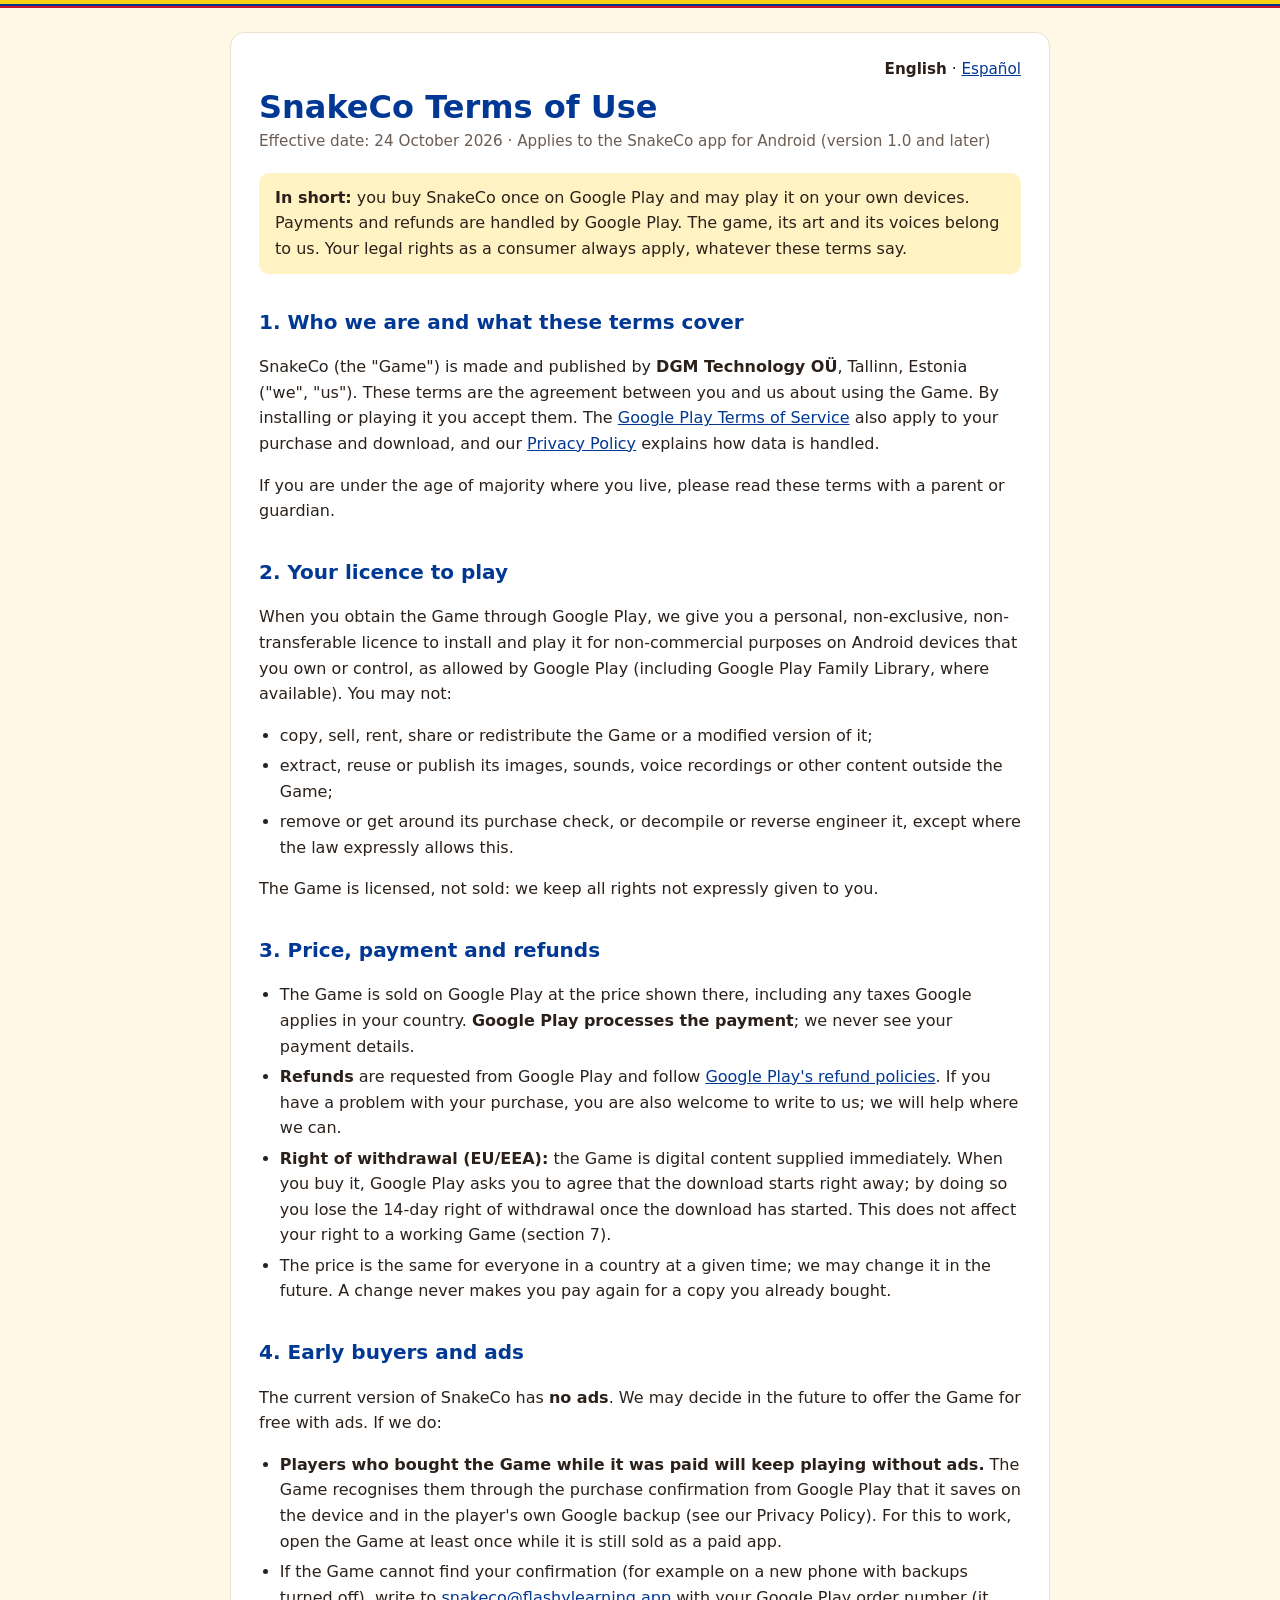
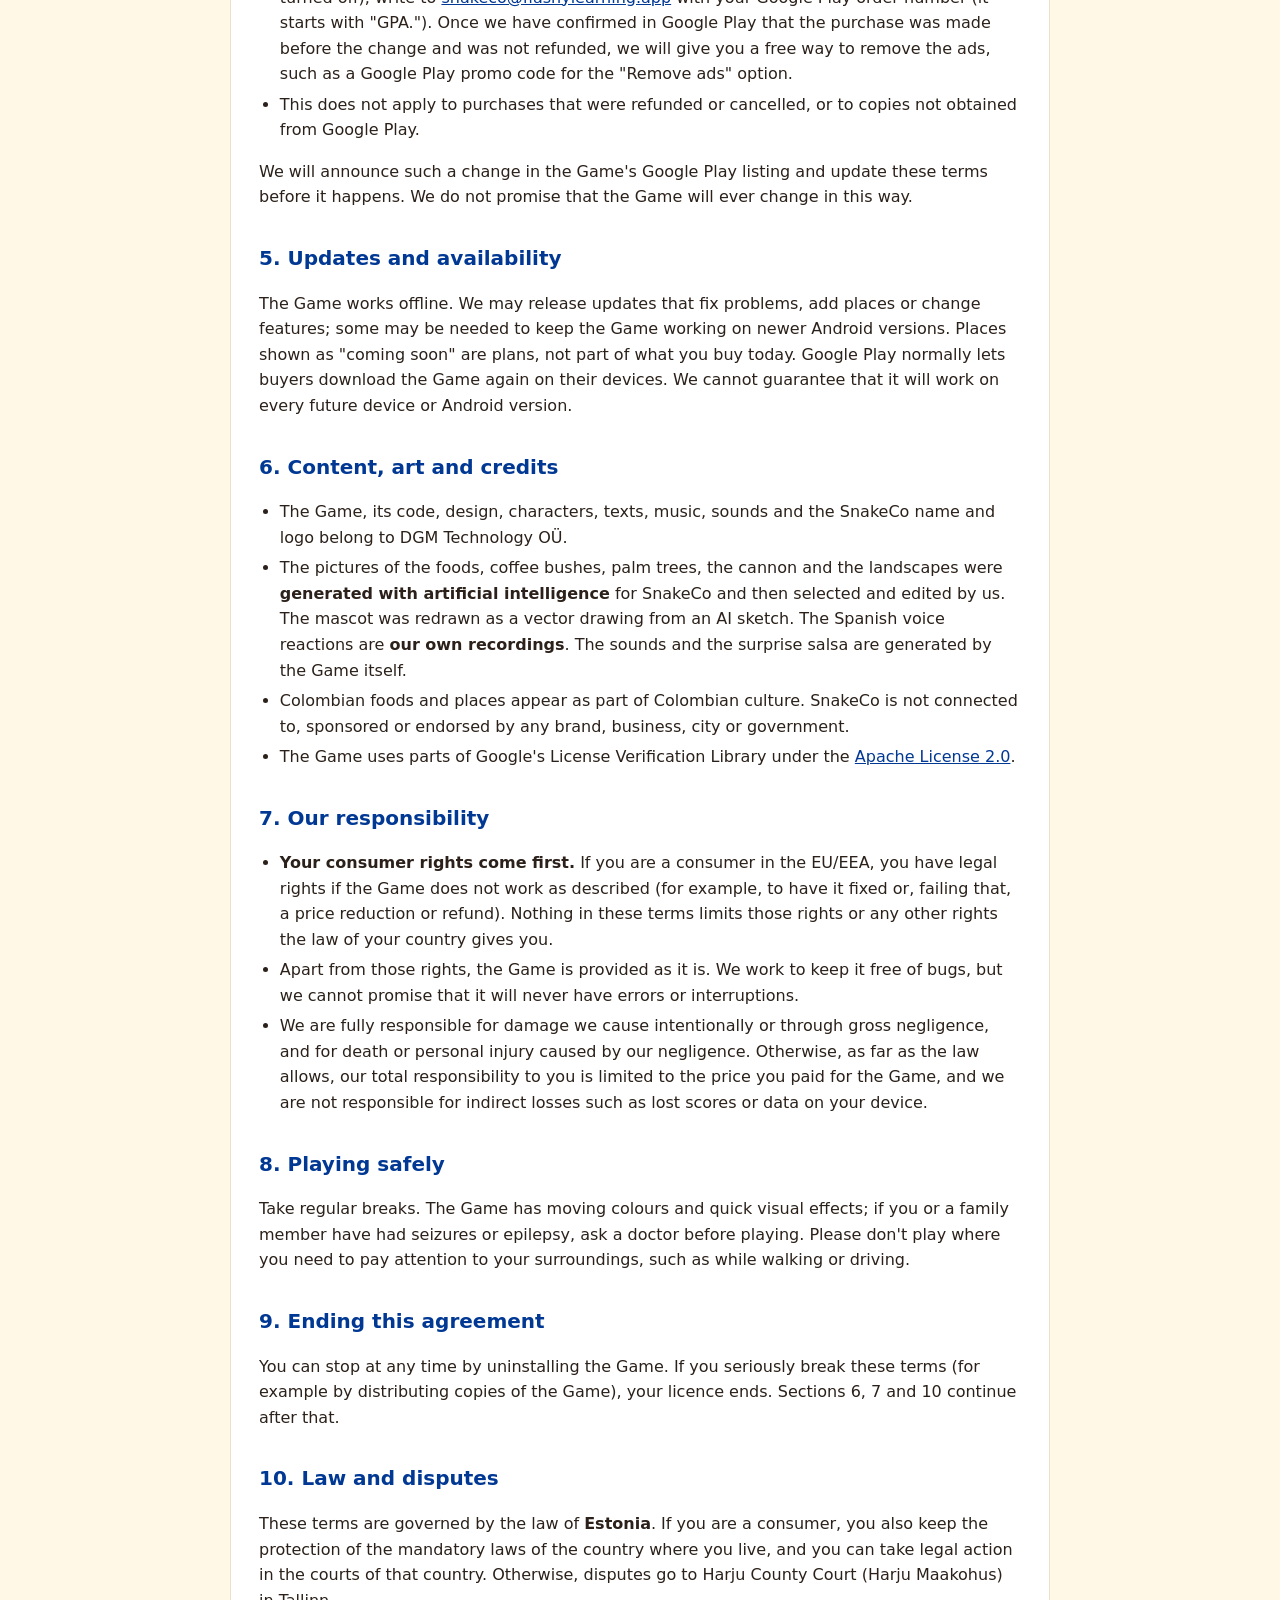
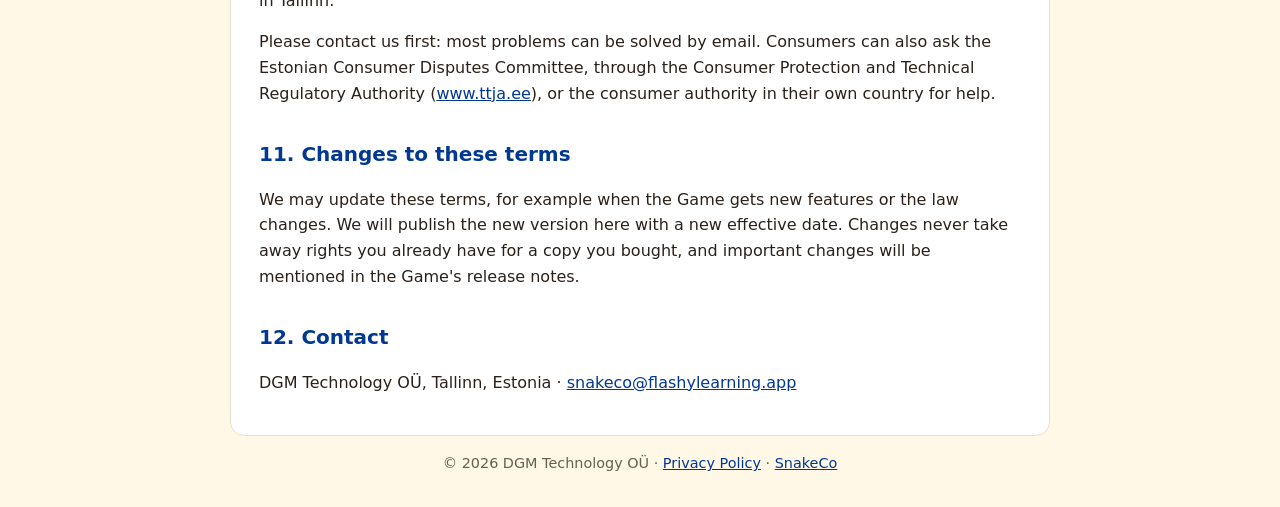
==== en/terms.html @ 08a18cec "SnakeCo privacy policy and terms (EN + ES) Co-Authored-By: Claude Opus 5.5 <noreply@anthropic.com>" ====
<!doctype html>
<html lang="en">
<head>
  <meta charset="utf-8">
  <meta name="viewport" content="width=device-width, initial-scale=1">
  <title>SnakeCo Terms of Use</title>
  <meta name="description" content="Terms of Use of SnakeCo, the Colombian-flavored snake game by DGM Technology OÜ.">
  <link rel="stylesheet" href="../style.css">
</head>
<body>
<div class="flag"></div>
<main>
  <nav class="lang"><strong>English</strong> · <a href="../es/terms.html" hreflang="es">Español</a></nav>
  <h1>SnakeCo Terms of Use</h1>
  <p class="meta">Effective date: 24 October 2026 · Applies to the SnakeCo app for Android (version 1.0 and later)</p>

  <div class="summary">
    <strong>In short:</strong> you buy SnakeCo once on Google Play and may play it on your own devices. Payments and
    refunds are handled by Google Play. The game, its art and its voices belong to us. Your legal rights as a consumer
    always apply, whatever these terms say.
  </div>

  <h2>1. Who we are and what these terms cover</h2>
  <p>SnakeCo (the "Game") is made and published by <strong>DGM Technology OÜ</strong>, Tallinn, Estonia ("we", "us").
    These terms are the agreement between you and us about using the Game. By installing or playing it you accept them.
    The <a href="https://play.google.com/about/play-terms/">Google Play Terms of Service</a> also apply to your purchase
    and download, and our <a href="privacy.html">Privacy Policy</a> explains how data is handled.</p>
  <p>If you are under the age of majority where you live, please read these terms with a parent or guardian.</p>

  <h2>2. Your licence to play</h2>
  <p>When you obtain the Game through Google Play, we give you a personal, non-exclusive, non-transferable licence to
    install and play it for non-commercial purposes on Android devices that you own or control, as allowed by Google
    Play (including Google Play Family Library, where available). You may not:</p>
  <ul>
    <li>copy, sell, rent, share or redistribute the Game or a modified version of it;</li>
    <li>extract, reuse or publish its images, sounds, voice recordings or other content outside the Game;</li>
    <li>remove or get around its purchase check, or decompile or reverse engineer it, except where the law expressly
      allows this.</li>
  </ul>
  <p>The Game is licensed, not sold: we keep all rights not expressly given to you.</p>

  <h2>3. Price, payment and refunds</h2>
  <ul>
    <li>The Game is sold on Google Play at the price shown there, including any taxes Google applies in your country.
      <strong>Google Play processes the payment</strong>; we never see your payment details.</li>
    <li><strong>Refunds</strong> are requested from Google Play and follow
      <a href="https://support.google.com/googleplay/answer/2479637">Google Play's refund policies</a>. If you have a
      problem with your purchase, you are also welcome to write to us; we will help where we can.</li>
    <li><strong>Right of withdrawal (EU/EEA):</strong> the Game is digital content supplied immediately. When you buy it,
      Google Play asks you to agree that the download starts right away; by doing so you lose the 14-day right of
      withdrawal once the download has started. This does not affect your right to a working Game (section 7).</li>
    <li>The price is the same for everyone in a country at a given time; we may change it in the future. A change never
      makes you pay again for a copy you already bought.</li>
  </ul>

  <h2>4. Early buyers and ads</h2>
  <p>The current version of SnakeCo has <strong>no ads</strong>. We may decide in the future to offer the Game for free
    with ads. If we do:</p>
  <ul>
    <li><strong>Players who bought the Game while it was paid will keep playing without ads.</strong> The Game recognises
      them through the purchase confirmation from Google Play that it saves on the device and in the player's own
      Google backup (see our Privacy Policy). For this to work, open the Game at least once while it is still sold as a
      paid app.</li>
    <li>If the Game cannot find your confirmation (for example on a new phone with backups turned off), write to
      <a href="mailto:snakeco@flashylearning.app">snakeco@flashylearning.app</a> with your Google Play order number
      (it starts with "GPA."). Once we have confirmed in Google Play that the purchase was made before the change and
      was not refunded, we will give you a free way to remove the ads, such as a Google Play promo code for the
      "Remove ads" option.</li>
    <li>This does not apply to purchases that were refunded or cancelled, or to copies not obtained from Google Play.</li>
  </ul>
  <p>We will announce such a change in the Game's Google Play listing and update these terms before it happens. We do
    not promise that the Game will ever change in this way.</p>

  <h2>5. Updates and availability</h2>
  <p>The Game works offline. We may release updates that fix problems, add places or change features; some may be
    needed to keep the Game working on newer Android versions. Places shown as "coming soon" are plans, not part of what
    you buy today. Google Play normally lets buyers download the Game again on their devices. We cannot guarantee that
    it will work on every future device or Android version.</p>

  <h2>6. Content, art and credits</h2>
  <ul>
    <li>The Game, its code, design, characters, texts, music, sounds and the SnakeCo name and logo belong to
      DGM Technology OÜ.</li>
    <li>The pictures of the foods, coffee bushes, palm trees, the cannon and the landscapes were
      <strong>generated with artificial intelligence</strong> for SnakeCo and then selected and edited by us. The mascot
      was redrawn as a vector drawing from an AI sketch. The Spanish voice reactions are <strong>our own
      recordings</strong>. The sounds and the surprise salsa are generated by the Game itself.</li>
    <li>Colombian foods and places appear as part of Colombian culture. SnakeCo is not connected to, sponsored or
      endorsed by any brand, business, city or government.</li>
    <li>The Game uses parts of Google's License Verification Library under the
      <a href="https://www.apache.org/licenses/LICENSE-2.0">Apache License 2.0</a>.</li>
  </ul>

  <h2>7. Our responsibility</h2>
  <ul>
    <li><strong>Your consumer rights come first.</strong> If you are a consumer in the EU/EEA, you have legal rights if
      the Game does not work as described (for example, to have it fixed or, failing that, a price reduction or refund).
      Nothing in these terms limits those rights or any other rights the law of your country gives you.</li>
    <li>Apart from those rights, the Game is provided as it is. We work to keep it free of bugs, but we cannot promise
      that it will never have errors or interruptions.</li>
    <li>We are fully responsible for damage we cause intentionally or through gross negligence, and for death or
      personal injury caused by our negligence. Otherwise, as far as the law allows, our total responsibility to you is
      limited to the price you paid for the Game, and we are not responsible for indirect losses such as lost scores or
      data on your device.</li>
  </ul>

  <h2>8. Playing safely</h2>
  <p>Take regular breaks. The Game has moving colours and quick visual effects; if you or a family member have had
    seizures or epilepsy, ask a doctor before playing. Please don't play where you need to pay
    attention to your surroundings, such as while walking or driving.</p>

  <h2>9. Ending this agreement</h2>
  <p>You can stop at any time by uninstalling the Game. If you seriously break these terms (for example by distributing
    copies of the Game), your licence ends. Sections 6, 7 and 10 continue after that.</p>

  <h2>10. Law and disputes</h2>
  <p>These terms are governed by the law of <strong>Estonia</strong>. If you are a consumer, you also keep the
    protection of the mandatory laws of the country where you live, and you can take legal action in the courts of that
    country. Otherwise, disputes go to Harju County Court (Harju Maakohus) in Tallinn.</p>
  <p>Please contact us first: most problems can be solved by email. Consumers can also ask the Estonian Consumer
    Disputes Committee, through the Consumer Protection and Technical Regulatory Authority
    (<a href="https://www.ttja.ee/en">www.ttja.ee</a>), or the consumer authority in their own country for help.</p>

  <h2>11. Changes to these terms</h2>
  <p>We may update these terms, for example when the Game gets new features or the law changes. We will publish the new
    version here with a new effective date. Changes never take away rights you already have for a copy you bought, and
    important changes will be mentioned in the Game's release notes.</p>

  <h2>12. Contact</h2>
  <p>DGM Technology OÜ, Tallinn, Estonia · <a href="mailto:snakeco@flashylearning.app">snakeco@flashylearning.app</a></p>
</main>
<footer>© 2026 DGM Technology OÜ · <a href="privacy.html">Privacy Policy</a> · <a href="../index.html">SnakeCo</a></footer>
</body>
</html>
---- style.css ----
:root {
  --bg: #fff8e7;
  --card: #ffffff;
  --ink: #2b211a;
  --muted: #6b5d52;
  --blue: #003893;
  --red: #b3141f;
  --yellow: #fcd116;
  --box: #fff3c4;
  --line: #eadfca;
}
@media (prefers-color-scheme: dark) {
  :root {
    --bg: #241c16;
    --card: #33291f;
    --ink: #f3ece4;
    --muted: #c9bcae;
    --blue: #8fb3ff;
    --red: #ff8f8f;
    --box: #43361f;
    --line: #4a3d31;
  }
}
* { box-sizing: border-box; }
body {
  margin: 0;
  padding: 0 16px 32px;
  background: var(--bg);
  color: var(--ink);
  font: 16px/1.6 system-ui, -apple-system, "Segoe UI", Roboto, "Helvetica Neue", Arial, sans-serif;
}
.flag { height: 8px; margin: 0 -16px; background: linear-gradient(to bottom, var(--yellow) 0 50%, #003893 50% 75%, #ce1126 75%); }
main {
  max-width: 820px;
  margin: 24px auto 0;
  background: var(--card);
  padding: 24px 28px;
  border-radius: 14px;
  border: 1px solid var(--line);
}
nav.lang { text-align: right; font-size: 0.95rem; }
h1 { color: var(--blue); margin: 0.2em 0 0.1em; line-height: 1.2; }
h2 { color: var(--blue); margin-top: 1.6em; font-size: 1.25rem; }
h3 { margin-top: 1.2em; font-size: 1.05rem; }
.meta { color: var(--muted); font-size: 0.95rem; margin-top: 0; }
a { color: var(--blue); }
ul { padding-left: 1.3em; }
li { margin: 0.3em 0; }
.summary, .later {
  border-radius: 10px;
  padding: 12px 16px;
  margin: 1.2em 0;
}
.summary { background: var(--box); }
.later { border: 2px dashed var(--red); }
.later .tag {
  display: inline-block;
  background: var(--red);
  color: #fff;
  border-radius: 6px;
  padding: 1px 8px;
  font-size: 0.85rem;
  font-weight: 700;
}
@media (prefers-color-scheme: dark) { .later .tag { color: #241c16; } }
table { border-collapse: collapse; width: 100%; font-size: 0.95rem; }
th, td { border: 1px solid var(--line); padding: 6px 8px; text-align: left; vertical-align: top; }
footer { max-width: 820px; margin: 16px auto 0; color: var(--muted); font-size: 0.9rem; text-align: center; }
@media (max-width: 520px) { main { padding: 18px 16px; } }
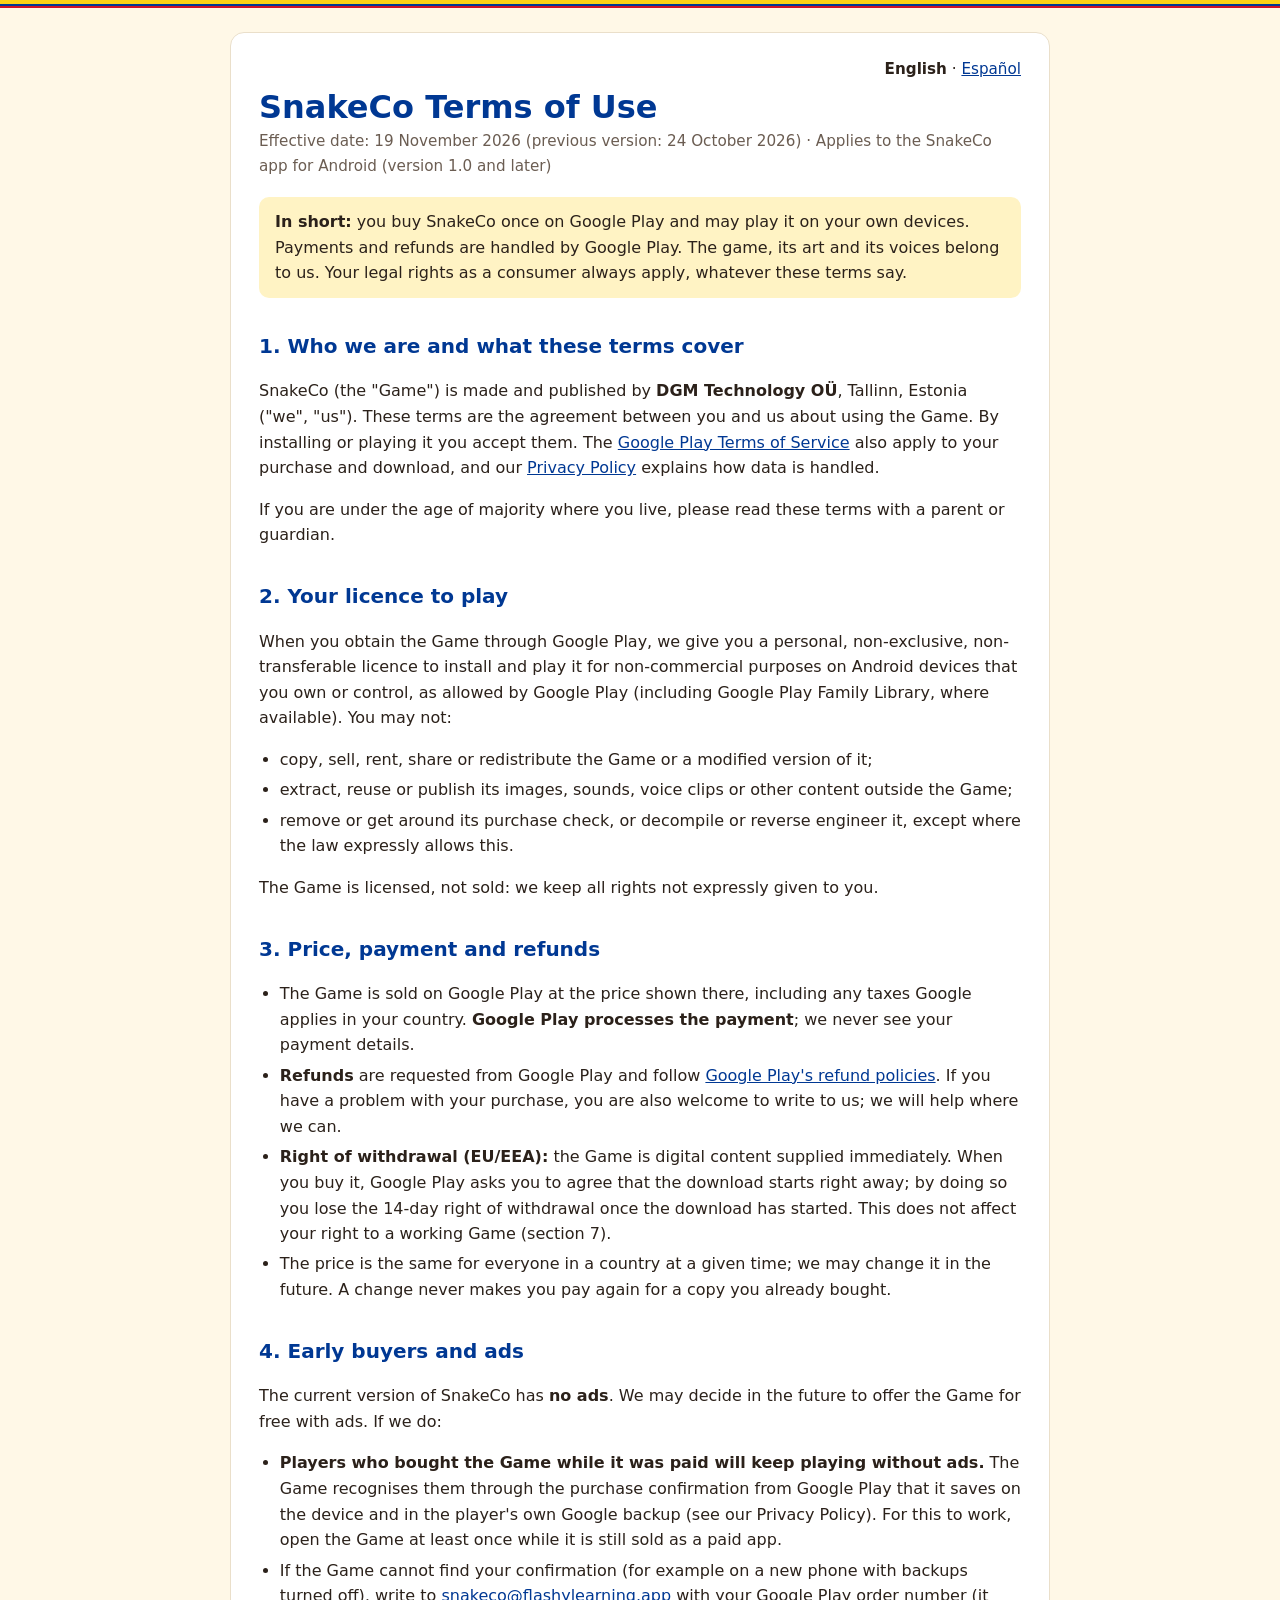
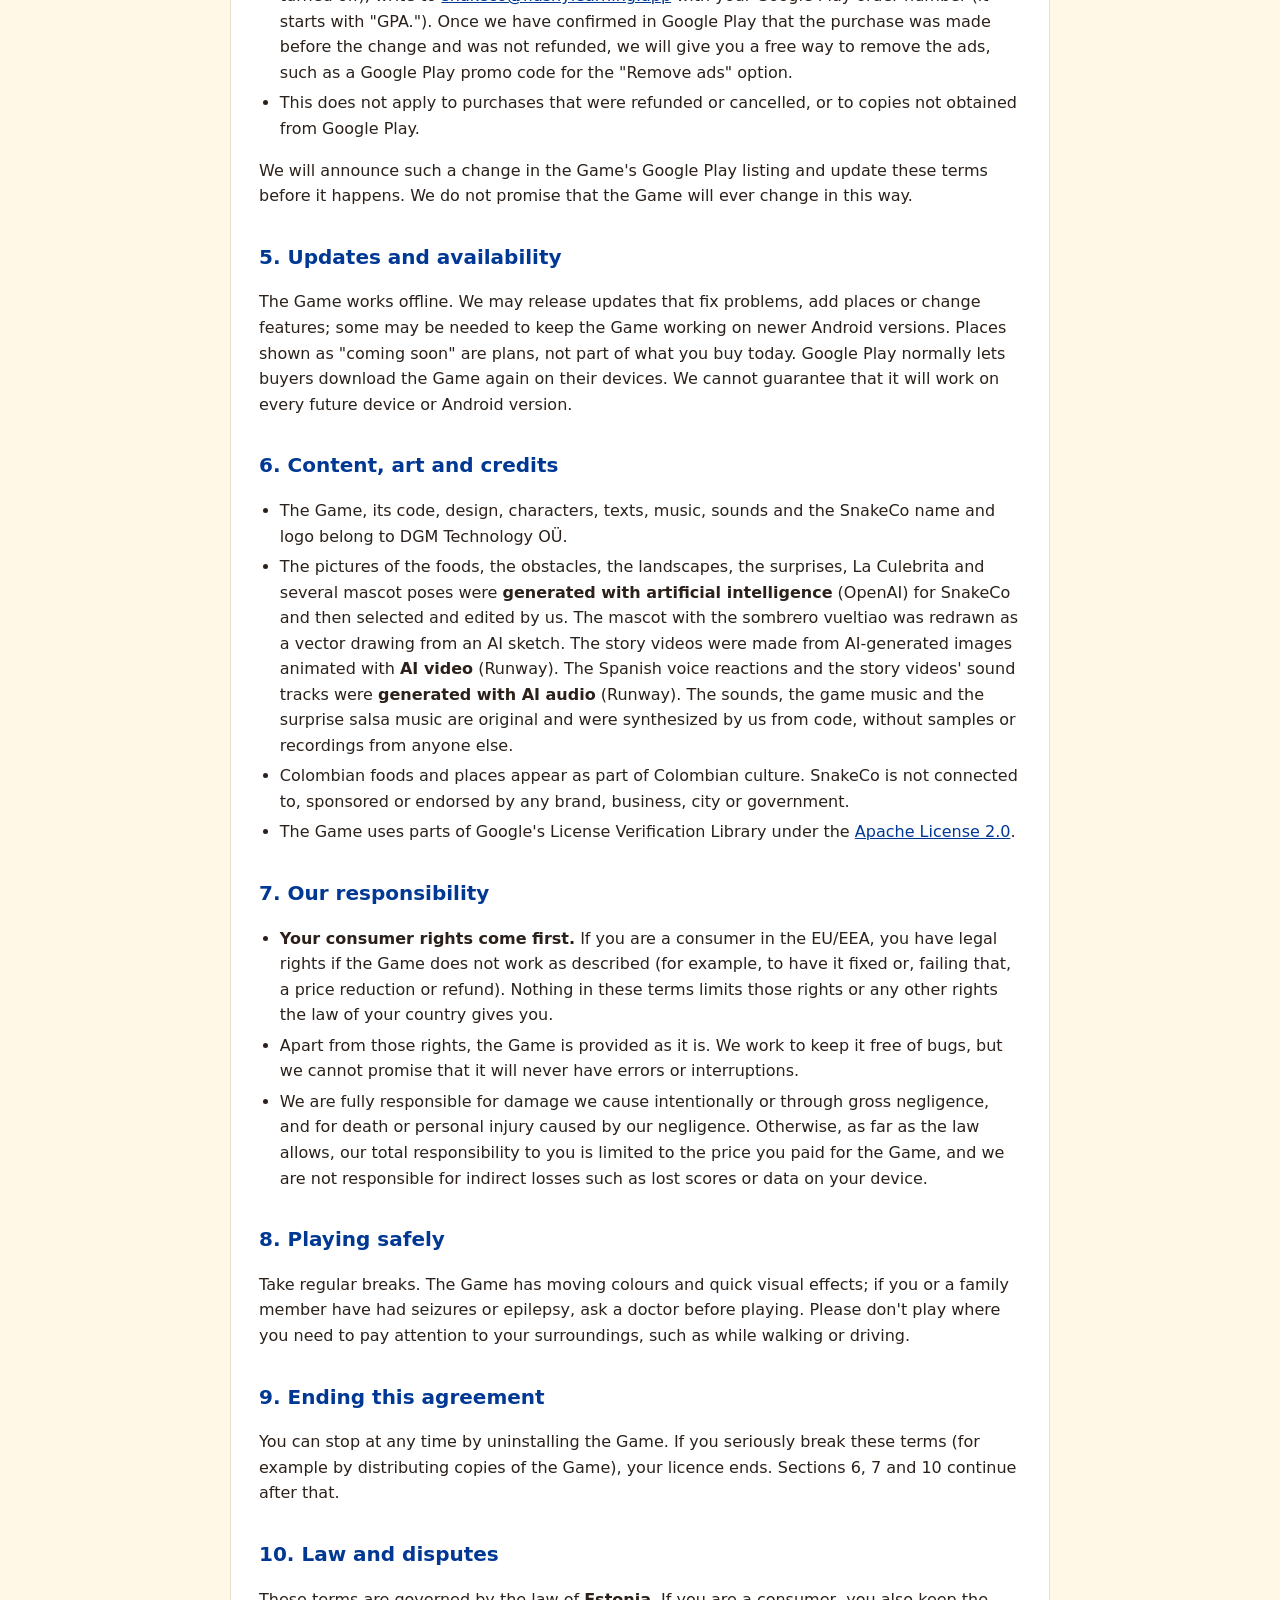
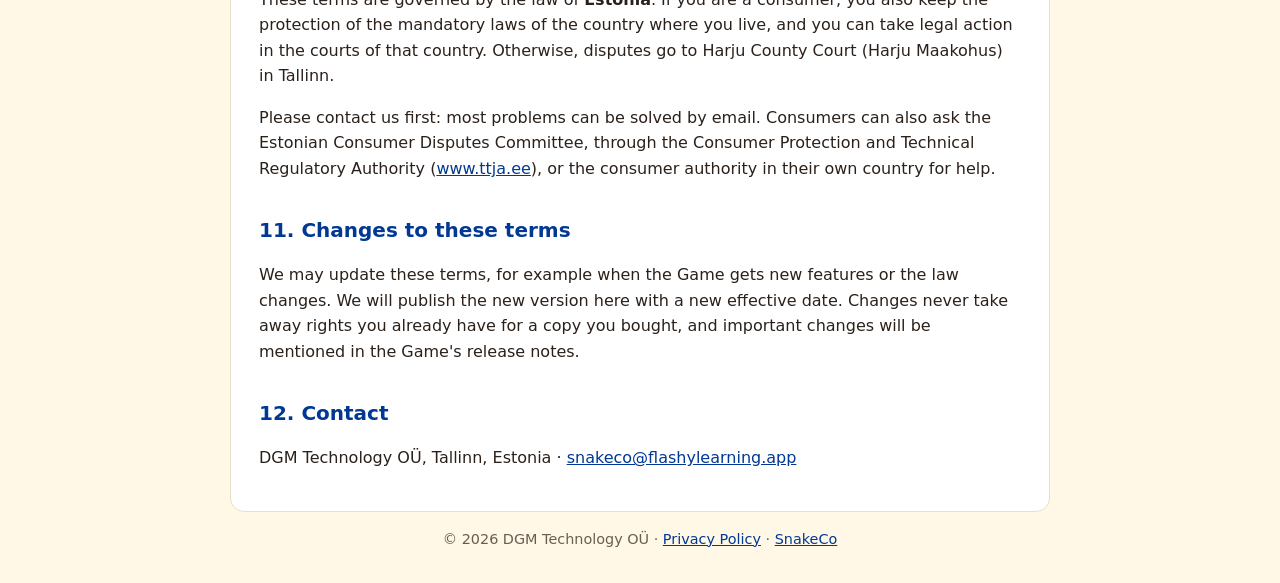
==== commit a542b9d0: "Terms (EN/ES): voices and story-video sound are AI audio (Runway); effective date 19 Nov 2026 Co-Aut" ====
--- a/en/terms.html
+++ b/en/terms.html
@@ -12,7 +12,7 @@
 <main>
   <nav class="lang"><strong>English</strong> · <a href="../es/terms.html" hreflang="es">Español</a></nav>
   <h1>SnakeCo Terms of Use</h1>
-  <p class="meta">Effective date: 24 October 2026 · Applies to the SnakeCo app for Android (version 1.0 and later)</p>
+  <p class="meta">Effective date: 19 November 2026 (previous version: 24 October 2026) · Applies to the SnakeCo app for Android (version 1.0 and later)</p>
 
   <div class="summary">
     <strong>In short:</strong> you buy SnakeCo once on Google Play and may play it on your own devices. Payments and
@@ -33,7 +33,7 @@
     Play (including Google Play Family Library, where available). You may not:</p>
   <ul>
     <li>copy, sell, rent, share or redistribute the Game or a modified version of it;</li>
-    <li>extract, reuse or publish its images, sounds, voice recordings or other content outside the Game;</li>
+    <li>extract, reuse or publish its images, sounds, voice clips or other content outside the Game;</li>
     <li>remove or get around its purchase check, or decompile or reverse engineer it, except where the law expressly
       allows this.</li>
   </ul>
@@ -81,10 +81,13 @@
   <ul>
     <li>The Game, its code, design, characters, texts, music, sounds and the SnakeCo name and logo belong to
       DGM Technology OÜ.</li>
-    <li>The pictures of the foods, coffee bushes, palm trees, the cannon and the landscapes were
-      <strong>generated with artificial intelligence</strong> for SnakeCo and then selected and edited by us. The mascot
-      was redrawn as a vector drawing from an AI sketch. The Spanish voice reactions are <strong>our own
-      recordings</strong>. The sounds and the surprise salsa are generated by the Game itself.</li>
+    <li>The pictures of the foods, the obstacles, the landscapes, the surprises, La Culebrita and several mascot poses
+      were <strong>generated with artificial intelligence</strong> (OpenAI) for SnakeCo and then selected and edited by
+      us. The mascot with the sombrero vueltiao was redrawn as a vector drawing from an AI sketch. The story videos were
+      made from AI-generated images animated with <strong>AI video</strong> (Runway). The Spanish voice reactions and the
+      story videos' sound tracks were <strong>generated with AI audio</strong> (Runway). The sounds, the game music and
+      the surprise salsa music are original and were synthesized by us from code, without samples or recordings from
+      anyone else.</li>
     <li>Colombian foods and places appear as part of Colombian culture. SnakeCo is not connected to, sponsored or
       endorsed by any brand, business, city or government.</li>
     <li>The Game uses parts of Google's License Verification Library under the
